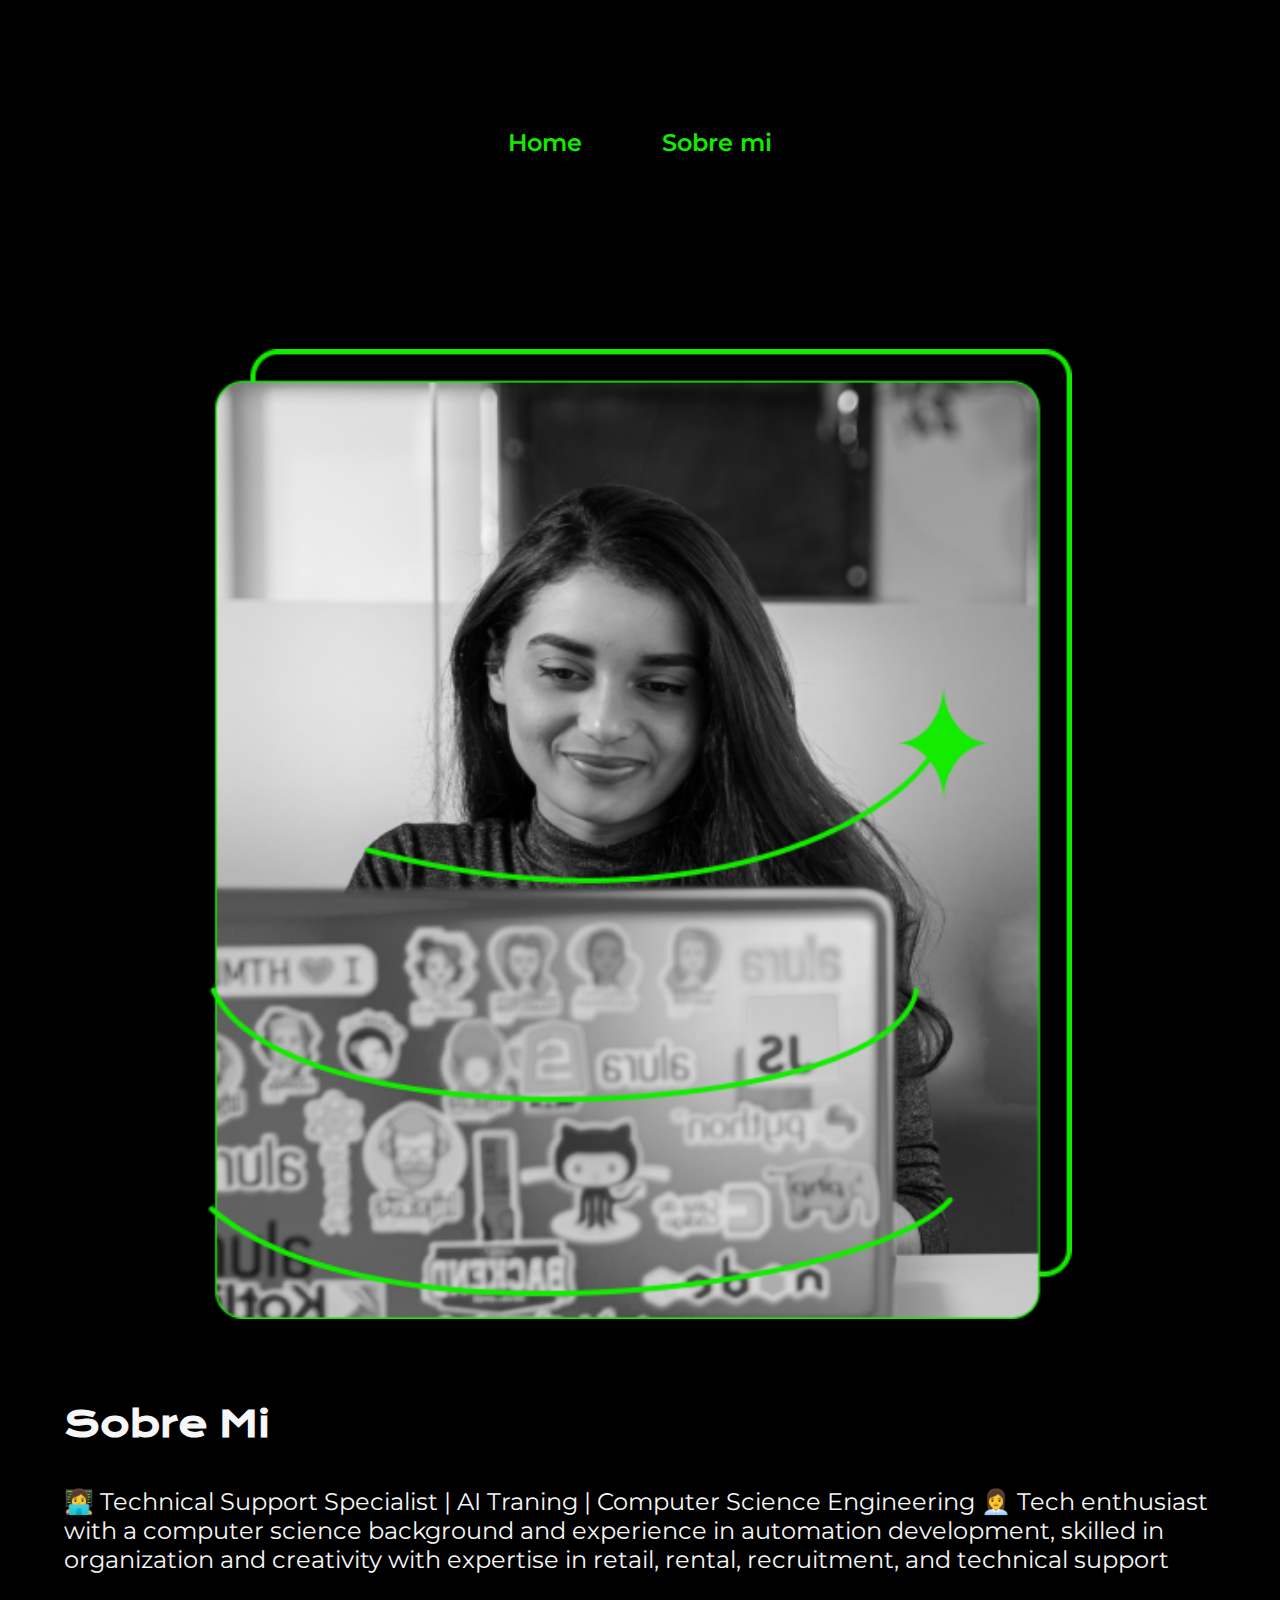
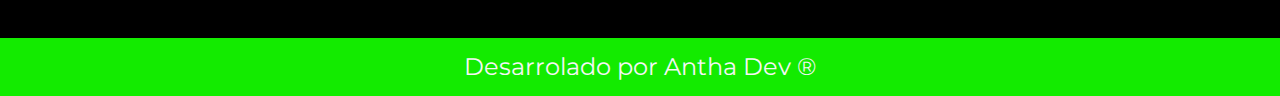
==== about.html @ 4995da8b "Initial commit" ====
<!DOCTYPE html>
<html lang="es">
<head>
    <meta charset="UTF-8">
    <meta name="viewport" content="width=device-width, initial-scale=1.0">
    <title>About - Antha</title>
    <link rel="stylesheet" href="styles/style.css">

</head>
<body>
    <header class="header">
        <nav class="header_menu">
            <a class="header_menu_link" href="index.html">Home</a>
            <a class="header_menu_link" href="about.html">Sobre mi</a>
        </nav>
    </header>

    <main class="presentacion">

        <section class="presentacion_contenido">
            <h1 class="presentacion_contenido_titulo">Sobre Mi</h1> 
            <p class="presentacion_contenido_texto">👩‍💻 Technical Support Specialist | AI Traning | Computer Science Engineering 👩‍💼

                Tech enthusiast with a computer science background
                and experience in automation development, skilled in
                organization and creativity with expertise in retail, rental,
                recruitment, and technical support
                
            </p>    
        </section>
        <img class="imagen_presentacion" src="assets/Imagem.png" alt="Imagen persona en computador">

    </main>
   

   <footer class="footer">
    <p>Desarrolado por Antha Dev ® </p>
</footer>
</body>
</html>
---- styles/style.css ----
@import url('https://fonts.googleapis.com/css2?family=Krona+One&family=Montserrat&display=swap');
*{
    padding: 0;
    margin: 0;
}

:root{
    --color-primario: #13EB00;
    --color-secundario: #B000E6;
    --color-secundario-acento: #272727;

}

.header{
    padding: 2% 0% 0% 15%;

}

.header_menu{
    display: flex;
    gap: 80px;

}

.header_menu_link{
    font-size: 1.5rem;
    font-family: "Montserrat", sans-serif;
    font-weight: 600;
    color: var(--color-primario);
    text-decoration: none;
   
}

.header_menu_link:hover{
    color: var(--color-secundario);

}


body {
    background-color: #000000 ;
    color: #f6f6f6;
    box-sizing: border-box;
}
strong {
    color: var(--color-primario);
}

.name{
    color: var(--color-primario) ;
}

.presentacion{
    display: flex;
    align-items: center;
    padding: 4% 15%;
    gap: 82px;
    justify-content: space-between;;
}

.presentacion_contenido{
    width: 50%;
    display: flex;
    flex-direction: column;
    gap: 40px;
   
}

.presentacion_contenido_titulo{
    font-family: 'Krona One', sans-serif;
    font-size: 2.25rem;
}

.presentacion_contenido_texto{
    font-size: 1.5rem;
    font-family: "Montserrat", sans-serif;
}

.presentacion_enlaces{
    display: flex;
    justify-content: space-between;
    flex-direction: column;
    align-items: center;
    gap: 2rem;
}

.presentacion_enlaces_boton{
    width: 50%;
    background-color: #000000;
    text-align: center;
    padding: 1.4rem 0;
    font-family: "Montserrat", sans-serif;
    font-size: 1.5rem;
    font-weight: 600;
    text-decoration: none;
    color: #ffffff;
    border: 2px solid var(--color-primario);
    border-radius: 8px;
    display: flex;
    gap: 10px;
    justify-content: center;
}

.presentacion_enlaces_boton:hover{
    background-color: var(--color-secundario-acento);
    border: 2px solid var(--color-secundario);


}
.presentacion_enlaces_subtitulo{
    font-family: 'Krona One', sans-serif;
    font-size: 1.5rem;
    font-weight: 400;
}

.footer{
    background-color: var(--color-primario);
    padding: 0.9rem;
    font-family: "Montserrat", sans-serif;
    font-size: 1.5rem;
    text-align: center;
}

.imagen_presentacion{
    width: 50%;
}

@media (max-width: 1400px){
    .presentacion{
        flex-direction: column-reverse;
        padding: 5%;
    }

    .presentacion_contenido{
        width: auto;
    }
    .imagen_presentacion{
        width: 75%;
    }

    .header{
        padding: 10%;
    }

    .header_menu{
        justify-content: center;
    }
}
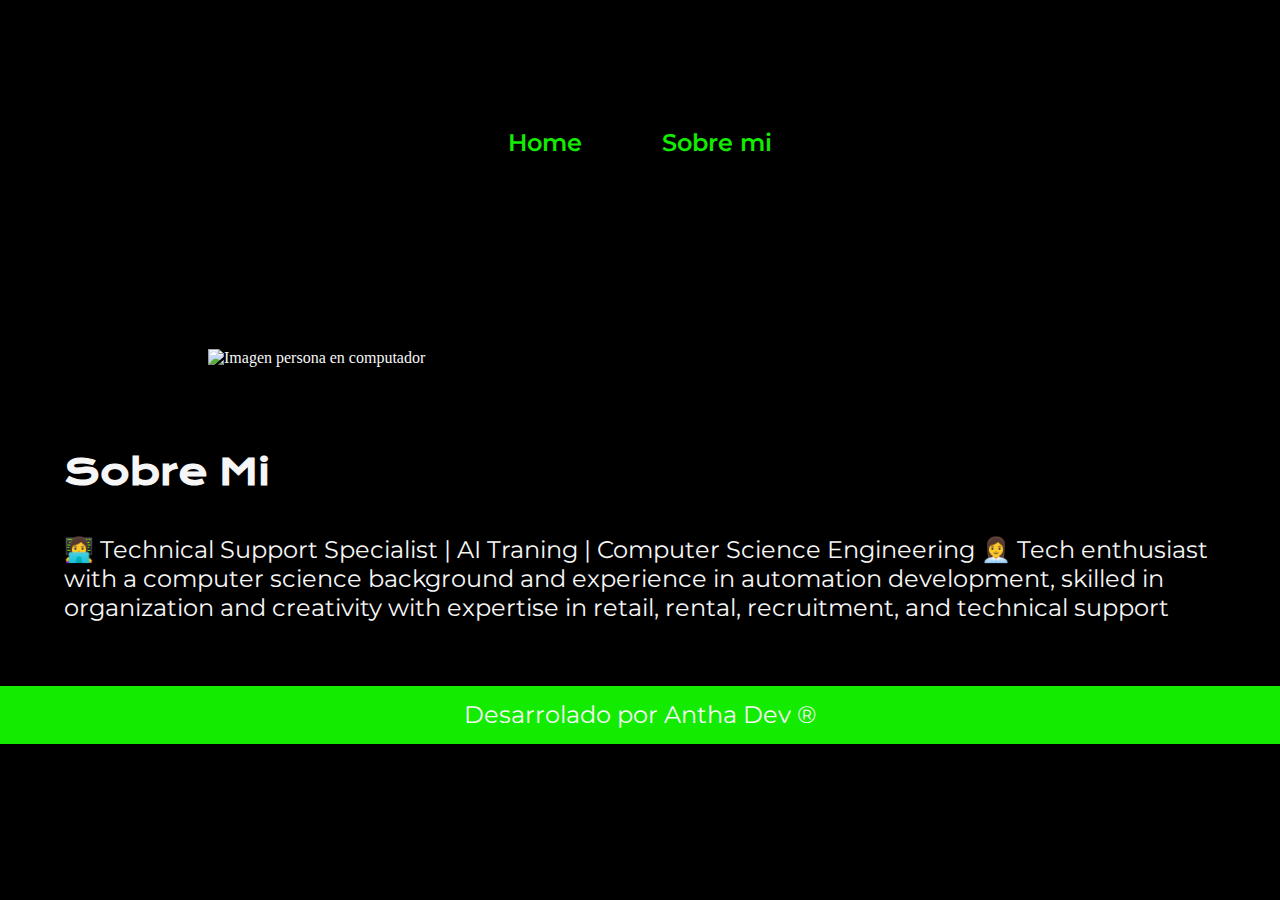
==== commit 01011353: "Update Picture" ====
--- a/about.html
+++ b/about.html
@@ -28,7 +28,7 @@
                 
             </p>    
         </section>
-        <img class="imagen_presentacion" src="assets/Imagem.png" alt="Imagen persona en computador">
+        <img class="imagen_presentacion" src="assets/Imagem.jpg" alt="Imagen persona en computador">
 
     </main>
    
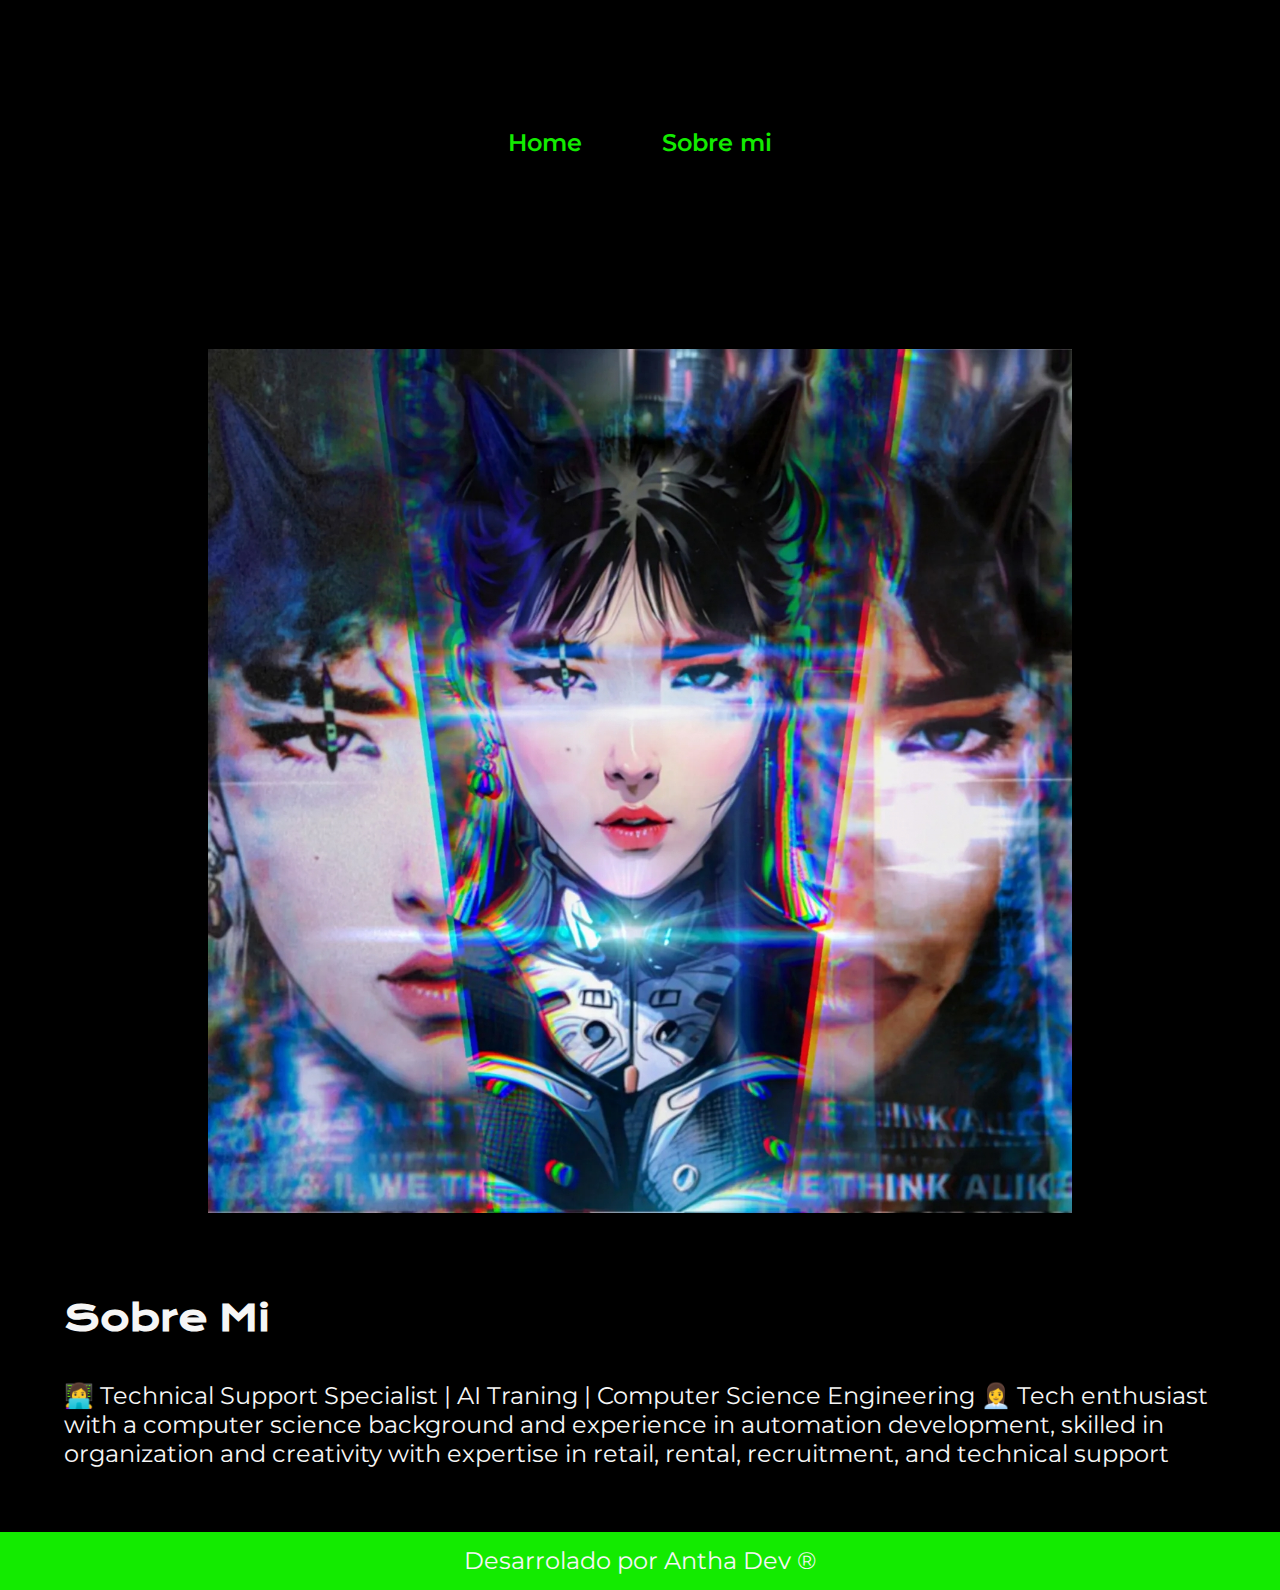
==== commit b0601f59: "fix error in image" ====
--- a/about.html
+++ b/about.html
@@ -28,7 +28,7 @@
                 
             </p>    
         </section>
-        <img class="imagen_presentacion" src="assets/Imagem.jpg" alt="Imagen persona en computador">
+        <img class="imagen_presentacion" src="assets/imagem.jpg" alt="Imagen persona en computador">
 
     </main>
    
